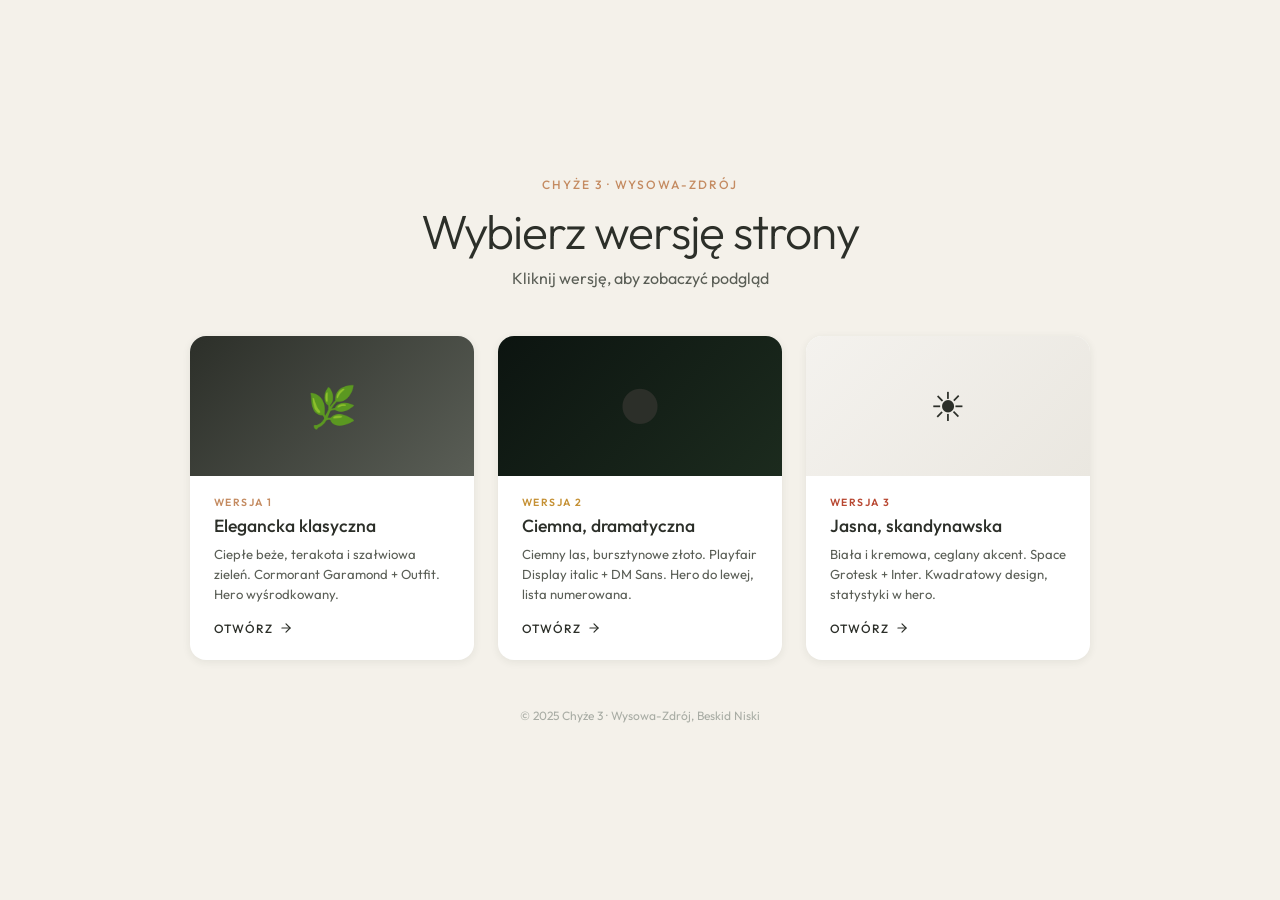
==== index.html @ bb8eb5d9 "Add version2, version3 and index navigation page" ====
<!DOCTYPE html>
<html lang="pl">
<head>
  <meta charset="UTF-8">
  <meta name="viewport" content="width=device-width, initial-scale=1.0">
  <title>Chyże 3 – Wybór wersji strony</title>
  <link rel="preconnect" href="https://fonts.googleapis.com">
  <link rel="preconnect" href="https://fonts.gstatic.com" crossorigin>
  <link href="https://fonts.googleapis.com/css2?family=Outfit:wght@300;400;500;600&display=swap" rel="stylesheet">
  <style>
    *, *::before, *::after { box-sizing: border-box; margin: 0; padding: 0; }
    body {
      font-family: 'Outfit', system-ui, sans-serif;
      background: #F4F1EA;
      color: #2C2F29;
      min-height: 100vh;
      display: flex;
      flex-direction: column;
      align-items: center;
      justify-content: center;
      padding: 2rem;
    }
    header {
      text-align: center;
      margin-bottom: 3rem;
    }
    header p {
      font-size: 0.75rem;
      font-weight: 500;
      letter-spacing: 0.16em;
      text-transform: uppercase;
      color: #C48B61;
      margin-bottom: 0.75rem;
    }
    header h1 {
      font-size: clamp(1.8rem, 5vw, 3rem);
      font-weight: 300;
      letter-spacing: -0.02em;
      line-height: 1.15;
    }
    header span {
      display: block;
      font-size: 1rem;
      font-weight: 400;
      color: #5A5E56;
      margin-top: 0.5rem;
    }
    .grid {
      display: grid;
      grid-template-columns: repeat(3, 1fr);
      gap: 1.5rem;
      max-width: 900px;
      width: 100%;
    }
    .card {
      background: #fff;
      border-radius: 16px;
      overflow: hidden;
      text-decoration: none;
      color: inherit;
      box-shadow: 0 2px 8px rgba(44,47,41,0.08);
      transition: transform 0.25s ease, box-shadow 0.25s ease;
      display: flex;
      flex-direction: column;
    }
    .card:hover {
      transform: translateY(-5px);
      box-shadow: 0 12px 36px rgba(44,47,41,0.14);
    }
    .card__preview {
      height: 140px;
      display: flex;
      align-items: center;
      justify-content: center;
      font-size: 2.5rem;
    }
    .card--v1 .card__preview { background: linear-gradient(135deg, #2C2F29 0%, #5A5E56 100%); }
    .card--v2 .card__preview { background: linear-gradient(135deg, #0C1410 0%, #1C2B1E 100%); }
    .card--v3 .card__preview { background: linear-gradient(135deg, #F4F2EE 0%, #EAE7E0 100%); }
    .card__body {
      padding: 1.25rem 1.5rem 1.5rem;
      flex: 1;
      display: flex;
      flex-direction: column;
    }
    .card__label {
      font-size: 0.65rem;
      font-weight: 600;
      letter-spacing: 0.14em;
      text-transform: uppercase;
      margin-bottom: 0.35rem;
    }
    .card--v1 .card__label { color: #C48B61; }
    .card--v2 .card__label { color: #C59135; }
    .card--v3 .card__label { color: #B84832; }
    .card__title {
      font-size: 1.1rem;
      font-weight: 500;
      margin-bottom: 0.4rem;
    }
    .card__desc {
      font-size: 0.82rem;
      color: #5A5E56;
      line-height: 1.55;
      flex: 1;
    }
    .card__cta {
      display: inline-flex;
      align-items: center;
      gap: 0.4rem;
      margin-top: 1rem;
      font-size: 0.75rem;
      font-weight: 500;
      letter-spacing: 0.08em;
      text-transform: uppercase;
      color: #2C2F29;
    }
    .card__cta svg { transition: transform 0.2s; }
    .card:hover .card__cta svg { transform: translateX(4px); }
    footer {
      margin-top: 3rem;
      font-size: 0.75rem;
      color: #A8ACA4;
    }
    @media (max-width: 680px) {
      .grid { grid-template-columns: 1fr; }
    }
  </style>
</head>
<body>

  <header>
    <p>Chyże 3 · Wysowa-Zdrój</p>
    <h1>Wybierz wersję strony</h1>
    <span>Kliknij wersję, aby zobaczyć podgląd</span>
  </header>

  <div class="grid">

    <a href="version1/index.html" class="card card--v1">
      <div class="card__preview">🌿</div>
      <div class="card__body">
        <span class="card__label">Wersja 1</span>
        <div class="card__title">Elegancka klasyczna</div>
        <p class="card__desc">Ciepłe beże, terakota i szałwiowa zieleń. Cormorant Garamond + Outfit. Hero wyśrodkowany.</p>
        <span class="card__cta">
          Otwórz
          <svg width="14" height="14" viewBox="0 0 24 24" fill="none" stroke="currentColor" stroke-width="2" stroke-linecap="round" stroke-linejoin="round">
            <line x1="5" y1="12" x2="19" y2="12"/><polyline points="12 5 19 12 12 19"/>
          </svg>
        </span>
      </div>
    </a>

    <a href="version2/index.html" class="card card--v2">
      <div class="card__preview">🌑</div>
      <div class="card__body">
        <span class="card__label">Wersja 2</span>
        <div class="card__title">Ciemna, dramatyczna</div>
        <p class="card__desc">Ciemny las, bursztynowe złoto. Playfair Display italic + DM Sans. Hero do lewej, lista numerowana.</p>
        <span class="card__cta">
          Otwórz
          <svg width="14" height="14" viewBox="0 0 24 24" fill="none" stroke="currentColor" stroke-width="2" stroke-linecap="round" stroke-linejoin="round">
            <line x1="5" y1="12" x2="19" y2="12"/><polyline points="12 5 19 12 12 19"/>
          </svg>
        </span>
      </div>
    </a>

    <a href="version3/index.html" class="card card--v3">
      <div class="card__preview">☀️</div>
      <div class="card__body">
        <span class="card__label">Wersja 3</span>
        <div class="card__title">Jasna, skandynawska</div>
        <p class="card__desc">Biała i kremowa, ceglany akcent. Space Grotesk + Inter. Kwadratowy design, statystyki w hero.</p>
        <span class="card__cta">
          Otwórz
          <svg width="14" height="14" viewBox="0 0 24 24" fill="none" stroke="currentColor" stroke-width="2" stroke-linecap="round" stroke-linejoin="round">
            <line x1="5" y1="12" x2="19" y2="12"/><polyline points="12 5 19 12 12 19"/>
          </svg>
        </span>
      </div>
    </a>

  </div>

  <footer>© 2025 Chyże 3 · Wysowa-Zdrój, Beskid Niski</footer>

</body>
</html>
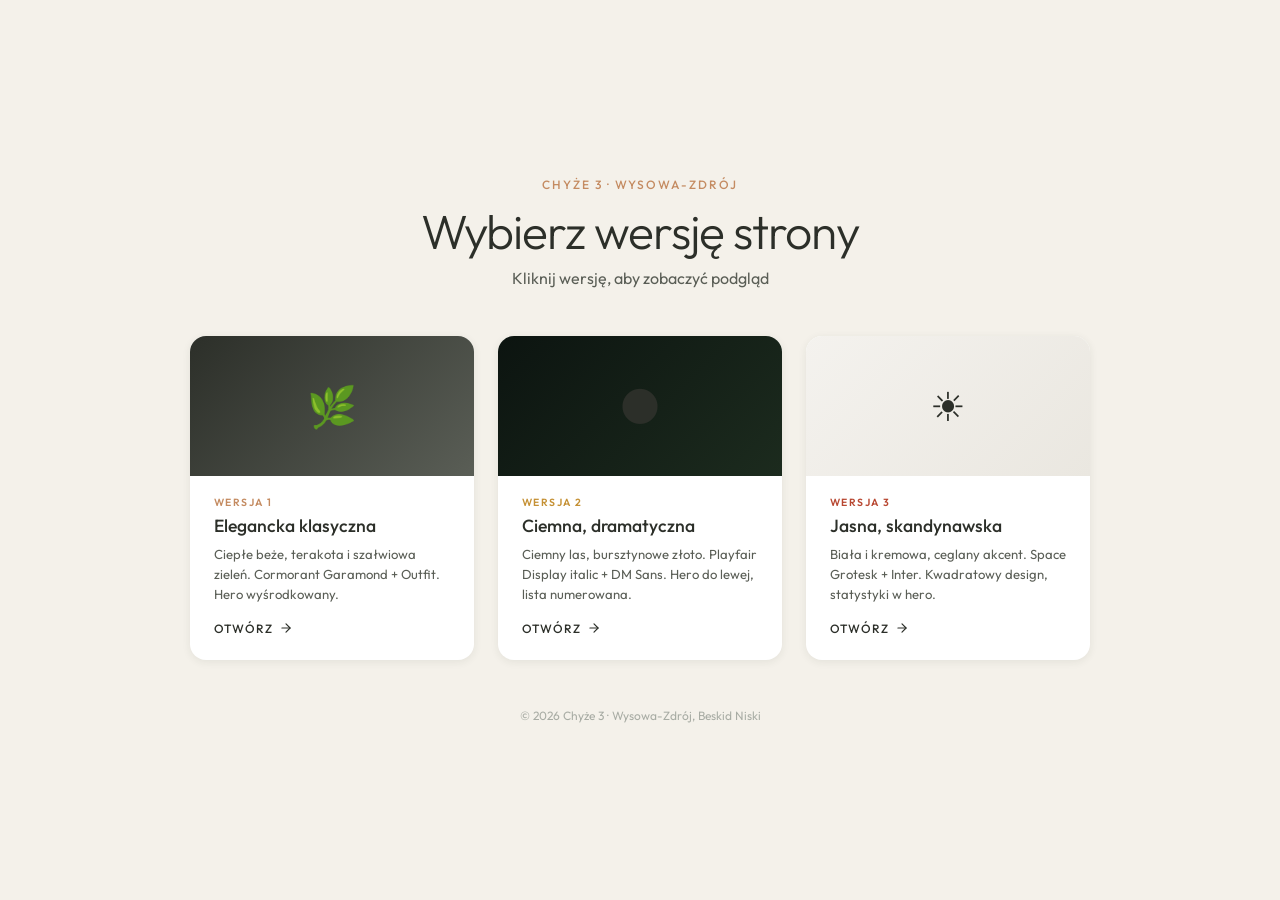
==== commit 7813fe1a: "fix: update year" ====
--- a/index.html
+++ b/index.html
@@ -1,190 +1,254 @@
-<!DOCTYPE html>
+<!doctype html>
 <html lang="pl">
-<head>
-  <meta charset="UTF-8">
-  <meta name="viewport" content="width=device-width, initial-scale=1.0">
-  <title>Chyże 3 – Wybór wersji strony</title>
-  <link rel="preconnect" href="https://fonts.googleapis.com">
-  <link rel="preconnect" href="https://fonts.gstatic.com" crossorigin>
-  <link href="https://fonts.googleapis.com/css2?family=Outfit:wght@300;400;500;600&display=swap" rel="stylesheet">
-  <style>
-    *, *::before, *::after { box-sizing: border-box; margin: 0; padding: 0; }
-    body {
-      font-family: 'Outfit', system-ui, sans-serif;
-      background: #F4F1EA;
-      color: #2C2F29;
-      min-height: 100vh;
-      display: flex;
-      flex-direction: column;
-      align-items: center;
-      justify-content: center;
-      padding: 2rem;
-    }
-    header {
-      text-align: center;
-      margin-bottom: 3rem;
-    }
-    header p {
-      font-size: 0.75rem;
-      font-weight: 500;
-      letter-spacing: 0.16em;
-      text-transform: uppercase;
-      color: #C48B61;
-      margin-bottom: 0.75rem;
-    }
-    header h1 {
-      font-size: clamp(1.8rem, 5vw, 3rem);
-      font-weight: 300;
-      letter-spacing: -0.02em;
-      line-height: 1.15;
-    }
-    header span {
-      display: block;
-      font-size: 1rem;
-      font-weight: 400;
-      color: #5A5E56;
-      margin-top: 0.5rem;
-    }
-    .grid {
-      display: grid;
-      grid-template-columns: repeat(3, 1fr);
-      gap: 1.5rem;
-      max-width: 900px;
-      width: 100%;
-    }
-    .card {
-      background: #fff;
-      border-radius: 16px;
-      overflow: hidden;
-      text-decoration: none;
-      color: inherit;
-      box-shadow: 0 2px 8px rgba(44,47,41,0.08);
-      transition: transform 0.25s ease, box-shadow 0.25s ease;
-      display: flex;
-      flex-direction: column;
-    }
-    .card:hover {
-      transform: translateY(-5px);
-      box-shadow: 0 12px 36px rgba(44,47,41,0.14);
-    }
-    .card__preview {
-      height: 140px;
-      display: flex;
-      align-items: center;
-      justify-content: center;
-      font-size: 2.5rem;
-    }
-    .card--v1 .card__preview { background: linear-gradient(135deg, #2C2F29 0%, #5A5E56 100%); }
-    .card--v2 .card__preview { background: linear-gradient(135deg, #0C1410 0%, #1C2B1E 100%); }
-    .card--v3 .card__preview { background: linear-gradient(135deg, #F4F2EE 0%, #EAE7E0 100%); }
-    .card__body {
-      padding: 1.25rem 1.5rem 1.5rem;
-      flex: 1;
-      display: flex;
-      flex-direction: column;
-    }
-    .card__label {
-      font-size: 0.65rem;
-      font-weight: 600;
-      letter-spacing: 0.14em;
-      text-transform: uppercase;
-      margin-bottom: 0.35rem;
-    }
-    .card--v1 .card__label { color: #C48B61; }
-    .card--v2 .card__label { color: #C59135; }
-    .card--v3 .card__label { color: #B84832; }
-    .card__title {
-      font-size: 1.1rem;
-      font-weight: 500;
-      margin-bottom: 0.4rem;
-    }
-    .card__desc {
-      font-size: 0.82rem;
-      color: #5A5E56;
-      line-height: 1.55;
-      flex: 1;
-    }
-    .card__cta {
-      display: inline-flex;
-      align-items: center;
-      gap: 0.4rem;
-      margin-top: 1rem;
-      font-size: 0.75rem;
-      font-weight: 500;
-      letter-spacing: 0.08em;
-      text-transform: uppercase;
-      color: #2C2F29;
-    }
-    .card__cta svg { transition: transform 0.2s; }
-    .card:hover .card__cta svg { transform: translateX(4px); }
-    footer {
-      margin-top: 3rem;
-      font-size: 0.75rem;
-      color: #A8ACA4;
-    }
-    @media (max-width: 680px) {
-      .grid { grid-template-columns: 1fr; }
-    }
-  </style>
-</head>
-<body>
-
-  <header>
-    <p>Chyże 3 · Wysowa-Zdrój</p>
-    <h1>Wybierz wersję strony</h1>
-    <span>Kliknij wersję, aby zobaczyć podgląd</span>
-  </header>
-
-  <div class="grid">
-
-    <a href="version1/index.html" class="card card--v1">
-      <div class="card__preview">🌿</div>
-      <div class="card__body">
-        <span class="card__label">Wersja 1</span>
-        <div class="card__title">Elegancka klasyczna</div>
-        <p class="card__desc">Ciepłe beże, terakota i szałwiowa zieleń. Cormorant Garamond + Outfit. Hero wyśrodkowany.</p>
-        <span class="card__cta">
-          Otwórz
-          <svg width="14" height="14" viewBox="0 0 24 24" fill="none" stroke="currentColor" stroke-width="2" stroke-linecap="round" stroke-linejoin="round">
-            <line x1="5" y1="12" x2="19" y2="12"/><polyline points="12 5 19 12 12 19"/>
-          </svg>
-        </span>
-      </div>
-    </a>
-
-    <a href="version2/index.html" class="card card--v2">
-      <div class="card__preview">🌑</div>
-      <div class="card__body">
-        <span class="card__label">Wersja 2</span>
-        <div class="card__title">Ciemna, dramatyczna</div>
-        <p class="card__desc">Ciemny las, bursztynowe złoto. Playfair Display italic + DM Sans. Hero do lewej, lista numerowana.</p>
-        <span class="card__cta">
-          Otwórz
-          <svg width="14" height="14" viewBox="0 0 24 24" fill="none" stroke="currentColor" stroke-width="2" stroke-linecap="round" stroke-linejoin="round">
-            <line x1="5" y1="12" x2="19" y2="12"/><polyline points="12 5 19 12 12 19"/>
-          </svg>
-        </span>
-      </div>
-    </a>
-
-    <a href="version3/index.html" class="card card--v3">
-      <div class="card__preview">☀️</div>
-      <div class="card__body">
-        <span class="card__label">Wersja 3</span>
-        <div class="card__title">Jasna, skandynawska</div>
-        <p class="card__desc">Biała i kremowa, ceglany akcent. Space Grotesk + Inter. Kwadratowy design, statystyki w hero.</p>
-        <span class="card__cta">
-          Otwórz
-          <svg width="14" height="14" viewBox="0 0 24 24" fill="none" stroke="currentColor" stroke-width="2" stroke-linecap="round" stroke-linejoin="round">
-            <line x1="5" y1="12" x2="19" y2="12"/><polyline points="12 5 19 12 12 19"/>
-          </svg>
-        </span>
-      </div>
-    </a>
-
-  </div>
-
-  <footer>© 2025 Chyże 3 · Wysowa-Zdrój, Beskid Niski</footer>
-
-</body>
+  <head>
+    <meta charset="UTF-8" />
+    <meta name="viewport" content="width=device-width, initial-scale=1.0" />
+    <title>Chyże 3 – Wybór wersji strony</title>
+    <link rel="preconnect" href="https://fonts.googleapis.com" />
+    <link rel="preconnect" href="https://fonts.gstatic.com" crossorigin />
+    <link
+      href="https://fonts.googleapis.com/css2?family=Outfit:wght@300;400;500;600&display=swap"
+      rel="stylesheet"
+    />
+    <style>
+      *,
+      *::before,
+      *::after {
+        box-sizing: border-box;
+        margin: 0;
+        padding: 0;
+      }
+      body {
+        font-family: "Outfit", system-ui, sans-serif;
+        background: #f4f1ea;
+        color: #2c2f29;
+        min-height: 100vh;
+        display: flex;
+        flex-direction: column;
+        align-items: center;
+        justify-content: center;
+        padding: 2rem;
+      }
+      header {
+        text-align: center;
+        margin-bottom: 3rem;
+      }
+      header p {
+        font-size: 0.75rem;
+        font-weight: 500;
+        letter-spacing: 0.16em;
+        text-transform: uppercase;
+        color: #c48b61;
+        margin-bottom: 0.75rem;
+      }
+      header h1 {
+        font-size: clamp(1.8rem, 5vw, 3rem);
+        font-weight: 300;
+        letter-spacing: -0.02em;
+        line-height: 1.15;
+      }
+      header span {
+        display: block;
+        font-size: 1rem;
+        font-weight: 400;
+        color: #5a5e56;
+        margin-top: 0.5rem;
+      }
+      .grid {
+        display: grid;
+        grid-template-columns: repeat(3, 1fr);
+        gap: 1.5rem;
+        max-width: 900px;
+        width: 100%;
+      }
+      .card {
+        background: #fff;
+        border-radius: 16px;
+        overflow: hidden;
+        text-decoration: none;
+        color: inherit;
+        box-shadow: 0 2px 8px rgba(44, 47, 41, 0.08);
+        transition:
+          transform 0.25s ease,
+          box-shadow 0.25s ease;
+        display: flex;
+        flex-direction: column;
+      }
+      .card:hover {
+        transform: translateY(-5px);
+        box-shadow: 0 12px 36px rgba(44, 47, 41, 0.14);
+      }
+      .card__preview {
+        height: 140px;
+        display: flex;
+        align-items: center;
+        justify-content: center;
+        font-size: 2.5rem;
+      }
+      .card--v1 .card__preview {
+        background: linear-gradient(135deg, #2c2f29 0%, #5a5e56 100%);
+      }
+      .card--v2 .card__preview {
+        background: linear-gradient(135deg, #0c1410 0%, #1c2b1e 100%);
+      }
+      .card--v3 .card__preview {
+        background: linear-gradient(135deg, #f4f2ee 0%, #eae7e0 100%);
+      }
+      .card__body {
+        padding: 1.25rem 1.5rem 1.5rem;
+        flex: 1;
+        display: flex;
+        flex-direction: column;
+      }
+      .card__label {
+        font-size: 0.65rem;
+        font-weight: 600;
+        letter-spacing: 0.14em;
+        text-transform: uppercase;
+        margin-bottom: 0.35rem;
+      }
+      .card--v1 .card__label {
+        color: #c48b61;
+      }
+      .card--v2 .card__label {
+        color: #c59135;
+      }
+      .card--v3 .card__label {
+        color: #b84832;
+      }
+      .card__title {
+        font-size: 1.1rem;
+        font-weight: 500;
+        margin-bottom: 0.4rem;
+      }
+      .card__desc {
+        font-size: 0.82rem;
+        color: #5a5e56;
+        line-height: 1.55;
+        flex: 1;
+      }
+      .card__cta {
+        display: inline-flex;
+        align-items: center;
+        gap: 0.4rem;
+        margin-top: 1rem;
+        font-size: 0.75rem;
+        font-weight: 500;
+        letter-spacing: 0.08em;
+        text-transform: uppercase;
+        color: #2c2f29;
+      }
+      .card__cta svg {
+        transition: transform 0.2s;
+      }
+      .card:hover .card__cta svg {
+        transform: translateX(4px);
+      }
+      footer {
+        margin-top: 3rem;
+        font-size: 0.75rem;
+        color: #a8aca4;
+      }
+      @media (max-width: 680px) {
+        .grid {
+          grid-template-columns: 1fr;
+        }
+      }
+    </style>
+  </head>
+  <body>
+    <header>
+      <p>Chyże 3 · Wysowa-Zdrój</p>
+      <h1>Wybierz wersję strony</h1>
+      <span>Kliknij wersję, aby zobaczyć podgląd</span>
+    </header>
+
+    <div class="grid">
+      <a href="version1/index.html" class="card card--v1">
+        <div class="card__preview">🌿</div>
+        <div class="card__body">
+          <span class="card__label">Wersja 1</span>
+          <div class="card__title">Elegancka klasyczna</div>
+          <p class="card__desc">
+            Ciepłe beże, terakota i szałwiowa zieleń. Cormorant Garamond +
+            Outfit. Hero wyśrodkowany.
+          </p>
+          <span class="card__cta">
+            Otwórz
+            <svg
+              width="14"
+              height="14"
+              viewBox="0 0 24 24"
+              fill="none"
+              stroke="currentColor"
+              stroke-width="2"
+              stroke-linecap="round"
+              stroke-linejoin="round"
+            >
+              <line x1="5" y1="12" x2="19" y2="12" />
+              <polyline points="12 5 19 12 12 19" />
+            </svg>
+          </span>
+        </div>
+      </a>
+
+      <a href="version2/index.html" class="card card--v2">
+        <div class="card__preview">🌑</div>
+        <div class="card__body">
+          <span class="card__label">Wersja 2</span>
+          <div class="card__title">Ciemna, dramatyczna</div>
+          <p class="card__desc">
+            Ciemny las, bursztynowe złoto. Playfair Display italic + DM Sans.
+            Hero do lewej, lista numerowana.
+          </p>
+          <span class="card__cta">
+            Otwórz
+            <svg
+              width="14"
+              height="14"
+              viewBox="0 0 24 24"
+              fill="none"
+              stroke="currentColor"
+              stroke-width="2"
+              stroke-linecap="round"
+              stroke-linejoin="round"
+            >
+              <line x1="5" y1="12" x2="19" y2="12" />
+              <polyline points="12 5 19 12 12 19" />
+            </svg>
+          </span>
+        </div>
+      </a>
+
+      <a href="version3/index.html" class="card card--v3">
+        <div class="card__preview">☀️</div>
+        <div class="card__body">
+          <span class="card__label">Wersja 3</span>
+          <div class="card__title">Jasna, skandynawska</div>
+          <p class="card__desc">
+            Biała i kremowa, ceglany akcent. Space Grotesk + Inter. Kwadratowy
+            design, statystyki w hero.
+          </p>
+          <span class="card__cta">
+            Otwórz
+            <svg
+              width="14"
+              height="14"
+              viewBox="0 0 24 24"
+              fill="none"
+              stroke="currentColor"
+              stroke-width="2"
+              stroke-linecap="round"
+              stroke-linejoin="round"
+            >
+              <line x1="5" y1="12" x2="19" y2="12" />
+              <polyline points="12 5 19 12 12 19" />
+            </svg>
+          </span>
+        </div>
+      </a>
+    </div>
+
+    <footer>© 2026 Chyże 3 · Wysowa-Zdrój, Beskid Niski</footer>
+  </body>
 </html>
